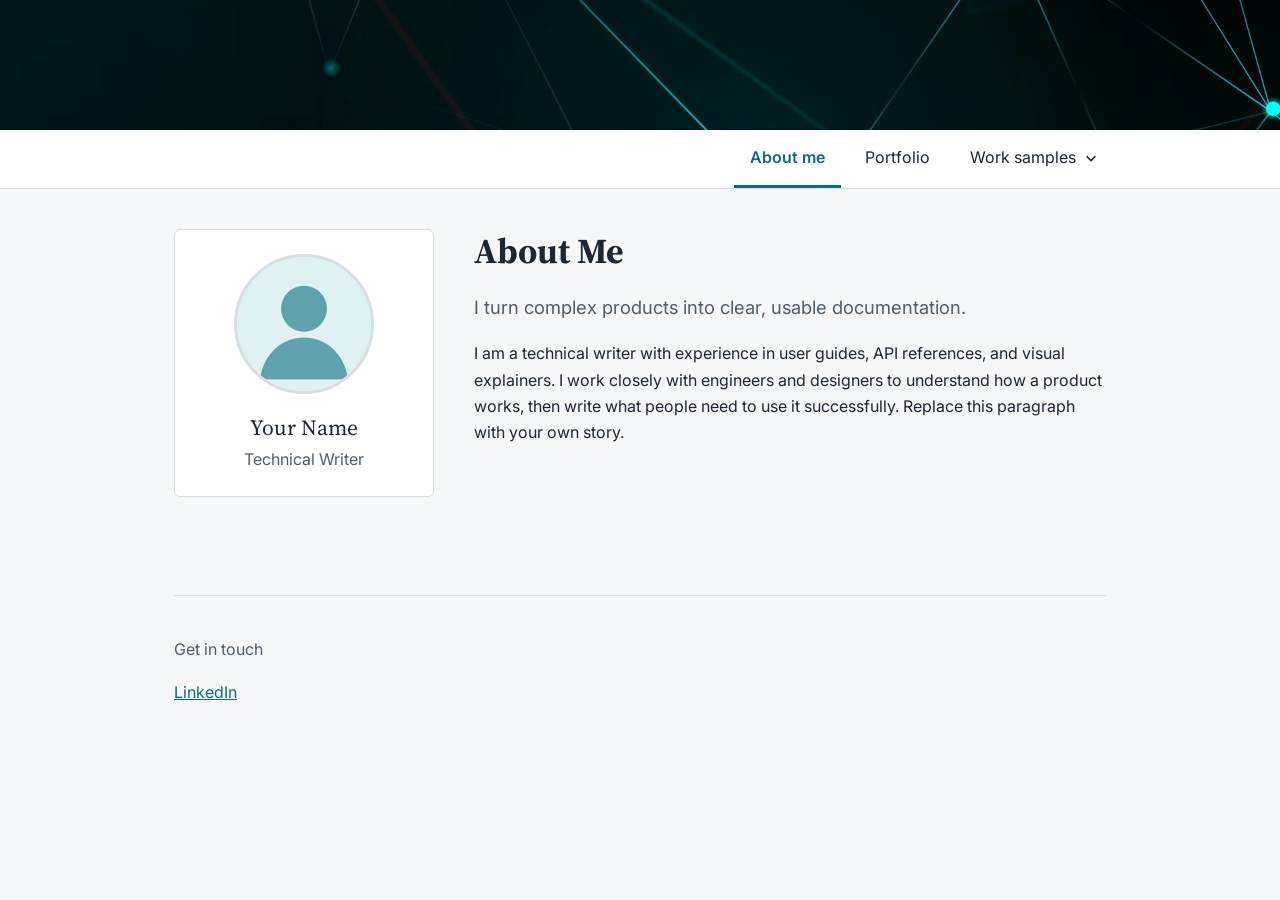
==== index.html @ 59970286 "Added initial set of template files." ====
<!DOCTYPE html>
<html lang="en">
<head>
<meta charset="UTF-8">
<meta name="viewport" content="width=device-width, initial-scale=1">
<title>About Me | Your Name</title>
<meta name="description" content="Portfolio of a technical writer: documentation, API reference, and infographics.">
<link rel="preconnect" href="https://fonts.googleapis.com">
<link rel="preconnect" href="https://fonts.gstatic.com" crossorigin>
<link rel="stylesheet" href="https://fonts.googleapis.com/css2?family=Inter:wght@400;500;600&family=Source+Serif+4:wght@500;600&display=swap">
<link rel="stylesheet" href="css/styles.css">
</head>
<body>
<a class="skip-link" href="#main">Skip to content</a>
<header class="banner">
<img src="images/banner.jpg" alt="Abstract network of glowing nodes and connecting lines on a dark background">
</header>
<nav class="topnav" aria-label="Main navigation"><ul class="nav-list">
<li><a href="about.html">About me</a></li>
<li><a href="portfolio.html">Portfolio</a></li>
<li class="dropdown"><button class="dropdown-toggle" type="button" aria-expanded="false" aria-controls="work-menu">Work samples
<svg class="chevron" viewBox="0 0 16 16" fill="none" stroke="currentColor" stroke-width="2" aria-hidden="true"><path d="M3 6l5 5 5-5"/></svg></button>
<ul class="dropdown-menu" id="work-menu" hidden>
<li><a href="documentation-sample.html">End-user documentation sample</a></li>
<li><a href="rest-api-documentation-sample.html">REST API documentation sample</a></li>
<li><a href="infographics-sample.html">Infographic sample</a></li>
</ul></li></ul></nav>
<div class="main">
<main class="content wide" id="main">
<div class="about-grid">
<aside class="profile" aria-label="Profile">
<svg class="avatar" viewBox="0 0 140 140" role="img" aria-label="Placeholder profile photo"><circle cx="70" cy="54" r="24" fill="#0b6e7c" opacity=".6"/><path d="M24 128c4-30 26-44 46-44s42 14 46 44z" fill="#0b6e7c" opacity=".6"/></svg>
<p class="profile-name">Your Name</p>
<p class="profile-role">Technical Writer</p>
</aside>
<section class="about-main" aria-labelledby="about-heading">
<h1 id="about-heading">About Me</h1>
<p class="lead">I turn complex products into clear, usable documentation.</p>
<p>I am a technical writer with experience in user guides, API references, and visual explainers. I work closely with engineers and designers to understand how a product works, then write what people need to use it successfully. Replace this paragraph with your own story.</p>
</section>
</div>
</main>
<footer class="site-footer"><p>Get in touch</p><ul>
<li><a href="https://www.linkedin.com/in/your-profile" rel="noopener">LinkedIn</a></li>
</ul></footer>
</div>
<script src="js/main.js"></script>
</body>
</html>
---- css/styles.css ----
/* ===== Design tokens ===== */
:root{
  --bg:#f6f7f9; --surface:#ffffff; --text:#1c2733; --muted:#4f5d6b; --border:#d9dee4;
  --side-bg:#12263a; --side-text:#dbe5ee; --side-muted:#9fb3c6; --side-active:#ffffff; --side-active-bg:#1f3d5a;
  --accent:#0b6e7c; --accent-soft:#dff1f3; --warn:#8a5a00; --warn-bg:#fff4d6; --note-bg:#e4f1f6;
  --code-bg:#101c2a; --code-text:#e6edf3;
  --sp-1:.25rem; --sp-2:.5rem; --sp-3:1rem; --sp-4:1.5rem; --sp-5:2.5rem; --sp-6:4rem;
  --radius:6px; --side-w:260px;
  --font-body:Inter,system-ui,-apple-system,"Segoe UI",Roboto,Helvetica,Arial,sans-serif;
  --font-head:"Source Serif 4",Georgia,"Times New Roman",serif;
  --font-mono:ui-monospace,SFMono-Regular,Menlo,Consolas,monospace;
}
@media (prefers-color-scheme:dark){
  :root:not([data-theme="light"]){
    --bg:#0e1620; --surface:#16212d; --text:#e6edf3; --muted:#a8b6c4; --border:#2b3a4a;
    --side-bg:#0a121b; --side-active-bg:#1b2f44; --accent:#5cc4d2; --accent-soft:#17323a;
    --warn:#f2c14e; --warn-bg:#33290f; --note-bg:#14303c; --code-bg:#0a121b;
  }
}
:root[data-theme="dark"]{
  --bg:#0e1620; --surface:#16212d; --text:#e6edf3; --muted:#a8b6c4; --border:#2b3a4a;
  --side-bg:#0a121b; --side-active-bg:#1b2f44; --accent:#5cc4d2; --accent-soft:#17323a;
  --warn:#f2c14e; --warn-bg:#33290f; --note-bg:#14303c; --code-bg:#0a121b;
}

/* ===== Base ===== */
*,*::before,*::after{box-sizing:border-box}
html{scroll-behavior:smooth}
body{margin:0;background:var(--bg);color:var(--text);font-family:var(--font-body);line-height:1.65;font-size:1rem}
h1,h2,h3{font-family:var(--font-head);line-height:1.25;margin:var(--sp-5) 0 var(--sp-3)}
h1{font-size:2.2rem;margin-top:0} h2{font-size:1.5rem} h3{font-size:1.15rem}
p,ul,ol{max-width:70ch} a{color:var(--accent)}
:focus-visible{outline:3px solid var(--accent);outline-offset:2px;border-radius:3px}
.skip-link{position:absolute;left:-999px;top:0;background:var(--accent);color:#fff;padding:var(--sp-2) var(--sp-3);z-index:100}
.skip-link:focus{left:var(--sp-2);top:var(--sp-2)}

/* ===== Banner and top navigation ===== */
.banner{position:relative;height:130px;background:#000;overflow:hidden}
.banner img{display:block;width:100%;height:100%;object-fit:cover;object-position:50% 38%}
.topnav{background:var(--surface);border-bottom:1px solid var(--border);position:relative;z-index:30}
.nav-list{list-style:none;margin:0 auto;padding:0 var(--sp-3);max-width:980px;display:flex;justify-content:flex-end;gap:var(--sp-2);flex-wrap:wrap}
.nav-list>li{position:relative}
.nav-list a,.dropdown-toggle{display:flex;align-items:center;gap:var(--sp-2);padding:.9rem var(--sp-3);color:var(--text);text-decoration:none;
  background:none;border:0;font:inherit;cursor:pointer;border-bottom:3px solid transparent}
.nav-list a:hover,.dropdown-toggle:hover{color:var(--accent)}
.nav-list a.active,.dropdown-toggle.active{color:var(--accent);font-weight:600;border-bottom-color:var(--accent)}
.chevron{width:14px;height:14px;transition:transform .2s ease}
.dropdown-toggle[aria-expanded="true"] .chevron{transform:rotate(180deg)}
.dropdown-menu{position:absolute;right:0;top:100%;min-width:290px;list-style:none;margin:0;padding:var(--sp-2) 0;background:var(--surface);
  border:1px solid var(--border);border-radius:var(--radius);box-shadow:0 8px 24px rgba(0,0,0,.18)}
.dropdown-menu[hidden]{display:none}
.dropdown-menu a{border-bottom:0;padding:.65rem var(--sp-3)}
.dropdown-menu a.active{background:var(--accent-soft)}

/* ===== Main ===== */
.main{max-width:980px;margin:0 auto;padding:var(--sp-5) var(--sp-4) 0;min-height:60vh;display:flex;flex-direction:column}
.content{max-width:860px;width:100%;flex:1}
.content.wide{max-width:none}
.about-grid{display:grid;grid-template-columns:260px 1fr;gap:var(--sp-5);align-items:start}
.profile{background:var(--surface);border:1px solid var(--border);border-radius:var(--radius);padding:var(--sp-4);text-align:center}
.profile .avatar{margin:0 auto var(--sp-3)}
.profile-name{font-family:var(--font-head);font-size:1.35rem;margin:0}
.profile-role{margin:var(--sp-1) 0 var(--sp-3);color:var(--muted)}
.profile p:last-child{margin:0}
.about-main>h1{margin-top:0}
.lead{font-size:1.15rem;color:var(--muted)}
.meta-row{display:flex;flex-wrap:wrap;gap:var(--sp-2);padding:0;list-style:none;margin:var(--sp-3) 0}
.chip{background:var(--accent-soft);color:var(--accent);padding:.2rem .7rem;border-radius:999px;font-size:.88rem;font-weight:500}
.avatar{width:140px;height:140px;border-radius:50%;background:var(--accent-soft);display:block;margin-bottom:var(--sp-4);border:3px solid var(--border)}
.panel{background:var(--surface);border:1px solid var(--border);border-radius:var(--radius);padding:var(--sp-4);margin:var(--sp-4) 0}
.panel>h2:first-child,.panel>h3:first-child{margin-top:0}
.site-footer{border-top:1px solid var(--border);margin-top:var(--sp-6);padding:var(--sp-4) 0;color:var(--muted)}
.site-footer ul{list-style:none;display:flex;flex-wrap:wrap;gap:var(--sp-4);padding:0;margin:var(--sp-2) 0 0}

/* ===== Doc components ===== */
.steps{padding-left:1.4rem}.steps li{margin-bottom:var(--sp-3)}
.callout{padding:var(--sp-3) var(--sp-4);border-radius:var(--radius);margin:var(--sp-3) 0;border-left:4px solid var(--accent);background:var(--note-bg);max-width:70ch}
.callout.warning{border-color:var(--warn);background:var(--warn-bg)}
.callout strong{display:block}
pre{background:var(--code-bg);color:var(--code-text);padding:var(--sp-3);border-radius:var(--radius);overflow-x:auto;font-size:.88rem;line-height:1.5}
code{font-family:var(--font-mono);font-size:.9em}
p code,td code,li code{background:var(--accent-soft);color:var(--accent);padding:.1rem .35rem;border-radius:4px}
.table-wrap{overflow-x:auto;margin:var(--sp-3) 0}
table{border-collapse:collapse;width:100%;min-width:480px;background:var(--surface)}
th,td{border:1px solid var(--border);padding:.55rem .8rem;text-align:left;vertical-align:top}
th{background:var(--accent-soft)}
.endpoint{display:flex;align-items:center;gap:var(--sp-3);flex-wrap:wrap;background:var(--surface);border:1px solid var(--border);border-radius:var(--radius);padding:var(--sp-3)}
.badge{font-family:var(--font-mono);font-weight:700;font-size:.85rem;padding:.25rem .65rem;border-radius:4px;color:#fff}
.badge.get{background:#1b6e3a}.badge.post{background:#8a4b00}

/* ===== Infographics ===== */
.grid{display:grid;grid-template-columns:repeat(auto-fill,minmax(240px,1fr));gap:var(--sp-4);padding:0;list-style:none;max-width:none}
.thumb{display:block;width:100%;padding:0;border:1px solid var(--border);border-radius:var(--radius);overflow:hidden;cursor:zoom-in;background:var(--surface)}
.thumb svg{display:block;width:100%;height:auto}
figcaption{padding:var(--sp-2) 0;color:var(--muted);font-size:.92rem}
figure{margin:0}
.lightbox{position:fixed;inset:0;background:rgba(5,10,16,.88);display:flex;flex-direction:column;align-items:center;justify-content:center;
  padding:var(--sp-4);z-index:200;cursor:zoom-out}
.lightbox svg{max-width:min(90vw,820px);max-height:75vh;width:100%;height:auto;border-radius:var(--radius)}
.lightbox p{color:#fff;margin-top:var(--sp-3)}
.lightbox-close{position:absolute;top:var(--sp-3);right:var(--sp-3);background:#fff;color:#000;border:0;border-radius:50%;width:44px;height:44px;font-size:1.5rem;cursor:pointer}

/* ===== Responsive ===== */
@media (max-width:767px){
  .banner{height:170px}  .dropdown-menu{min-width:240px}
  .main{padding:var(--sp-4) var(--sp-3) 0}
  h1{font-size:1.8rem}
}
@media (prefers-reduced-motion:reduce){*{transition:none!important;scroll-behavior:auto!important}}
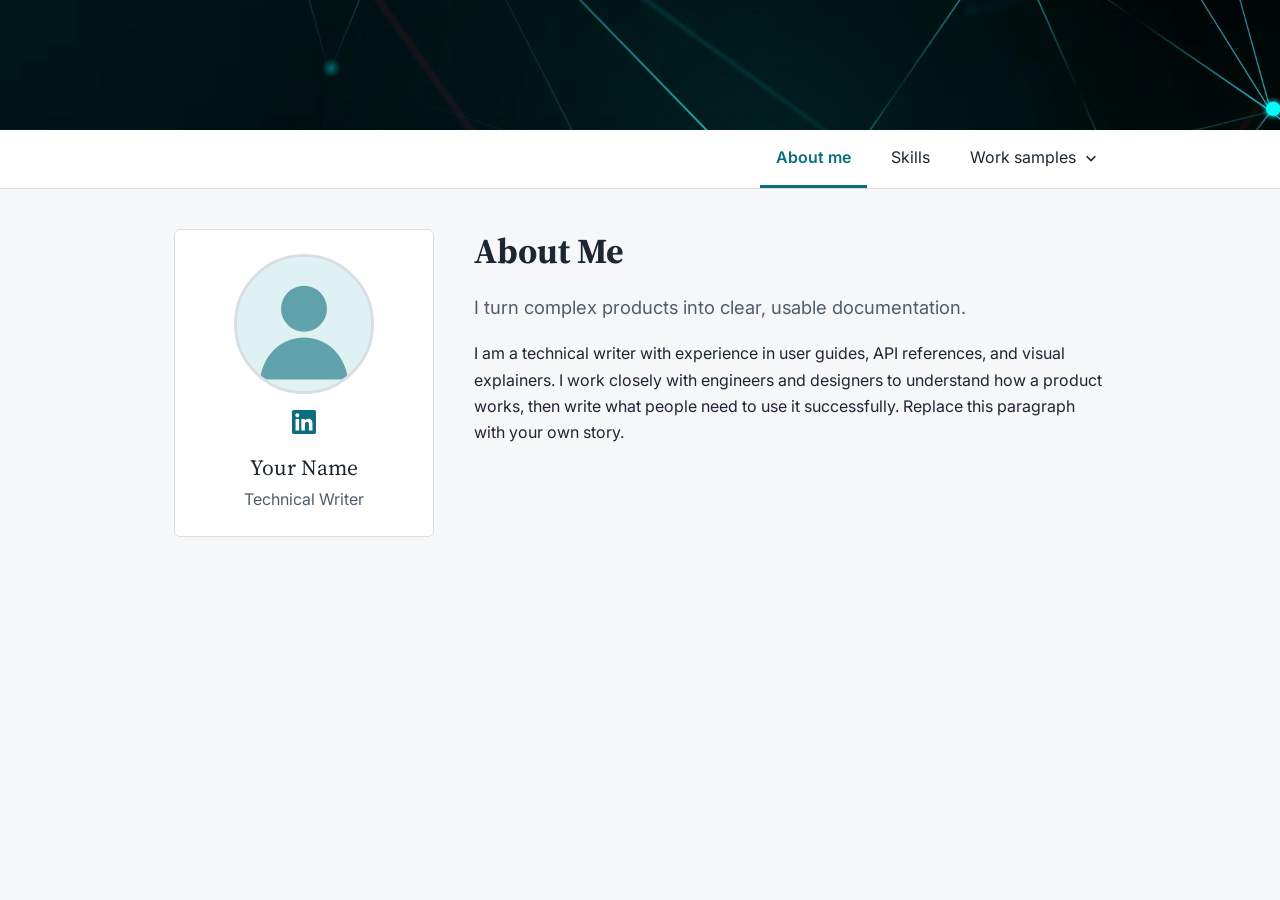
==== commit 1d369e59: "Renamed the Portfolio tab to Skills. Added the LinkedIn icon." ====
--- a/index.html
+++ b/index.html
@@ -17,7 +17,7 @@
 </header>
 <nav class="topnav" aria-label="Main navigation"><ul class="nav-list">
 <li><a href="about.html">About me</a></li>
-<li><a href="portfolio.html">Portfolio</a></li>
+<li><a href="skills.html">Skills</a></li>
 <li class="dropdown"><button class="dropdown-toggle" type="button" aria-expanded="false" aria-controls="work-menu">Work samples
 <svg class="chevron" viewBox="0 0 16 16" fill="none" stroke="currentColor" stroke-width="2" aria-hidden="true"><path d="M3 6l5 5 5-5"/></svg></button>
 <ul class="dropdown-menu" id="work-menu" hidden>
@@ -30,6 +30,7 @@
 <div class="about-grid">
 <aside class="profile" aria-label="Profile">
 <svg class="avatar" viewBox="0 0 140 140" role="img" aria-label="Placeholder profile photo"><circle cx="70" cy="54" r="24" fill="#0b6e7c" opacity=".6"/><path d="M24 128c4-30 26-44 46-44s42 14 46 44z" fill="#0b6e7c" opacity=".6"/></svg>
+<a class="social" href="https://www.linkedin.com/in/your-profile" rel="noopener" aria-label="LinkedIn profile"><svg viewBox="0 0 24 24" width="24" height="24" fill="currentColor" aria-hidden="true"><path d="M20.447 20.452h-3.554v-5.569c0-1.328-.027-3.037-1.852-3.037-1.853 0-2.136 1.445-2.136 2.939v5.667H9.351V9h3.414v1.561h.046c.477-.9 1.637-1.85 3.37-1.85 3.601 0 4.267 2.37 4.267 5.455v6.286zM5.337 7.433a2.062 2.062 0 01-2.063-2.065 2.064 2.064 0 112.063 2.065zm1.782 13.019H3.555V9h3.564v11.452zM22.225 0H1.771C.792 0 0 .774 0 1.729v20.542C0 23.227.792 24 1.771 24h20.451C23.2 24 24 23.227 24 22.271V1.729C24 .774 23.2 0 22.222 0h.003z"/></svg></a>
 <p class="profile-name">Your Name</p>
 <p class="profile-role">Technical Writer</p>
 </aside>
@@ -40,9 +41,6 @@
 </section>
 </div>
 </main>
-<footer class="site-footer"><p>Get in touch</p><ul>
-<li><a href="https://www.linkedin.com/in/your-profile" rel="noopener">LinkedIn</a></li>
-</ul></footer>
 </div>
 <script src="js/main.js"></script>
 </body>
--- a/css/styles.css
+++ b/css/styles.css
@@ -59,6 +59,8 @@
 .about-grid{display:grid;grid-template-columns:260px 1fr;gap:var(--sp-5);align-items:start}
 .profile{background:var(--surface);border:1px solid var(--border);border-radius:var(--radius);padding:var(--sp-4);text-align:center}
 .profile .avatar{margin:0 auto var(--sp-3)}
+.social{display:inline-flex;color:var(--accent);margin-bottom:var(--sp-3);border-radius:4px}
+.social:hover{opacity:.8}
 .profile-name{font-family:var(--font-head);font-size:1.35rem;margin:0}
 .profile-role{margin:var(--sp-1) 0 var(--sp-3);color:var(--muted)}
 .profile p:last-child{margin:0}
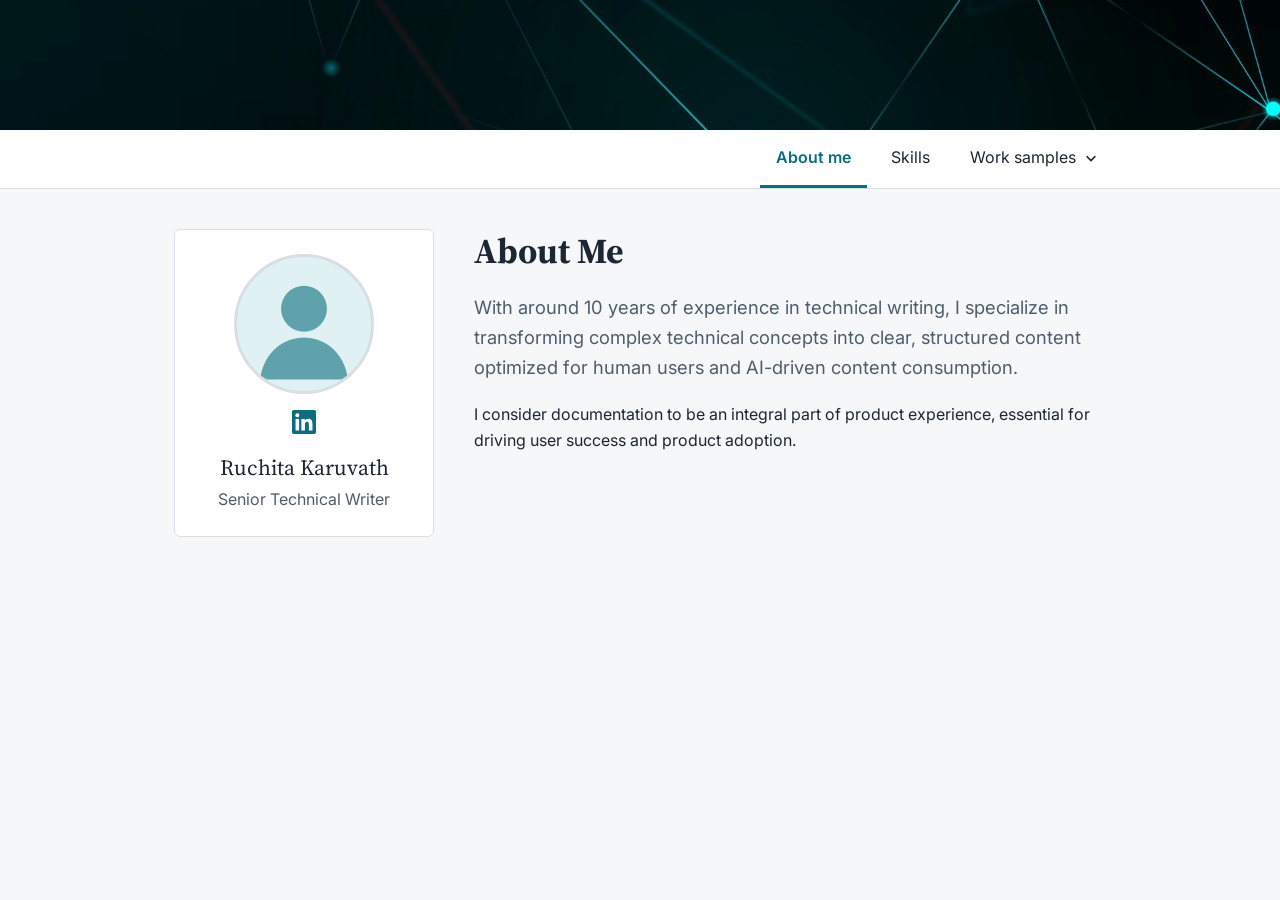
==== commit c1fe927f: "Updated the About Me and Skills sections with initial information." ====
--- a/index.html
+++ b/index.html
@@ -31,13 +31,13 @@
 <aside class="profile" aria-label="Profile">
 <svg class="avatar" viewBox="0 0 140 140" role="img" aria-label="Placeholder profile photo"><circle cx="70" cy="54" r="24" fill="#0b6e7c" opacity=".6"/><path d="M24 128c4-30 26-44 46-44s42 14 46 44z" fill="#0b6e7c" opacity=".6"/></svg>
 <a class="social" href="https://www.linkedin.com/in/your-profile" rel="noopener" aria-label="LinkedIn profile"><svg viewBox="0 0 24 24" width="24" height="24" fill="currentColor" aria-hidden="true"><path d="M20.447 20.452h-3.554v-5.569c0-1.328-.027-3.037-1.852-3.037-1.853 0-2.136 1.445-2.136 2.939v5.667H9.351V9h3.414v1.561h.046c.477-.9 1.637-1.85 3.37-1.85 3.601 0 4.267 2.37 4.267 5.455v6.286zM5.337 7.433a2.062 2.062 0 01-2.063-2.065 2.064 2.064 0 112.063 2.065zm1.782 13.019H3.555V9h3.564v11.452zM22.225 0H1.771C.792 0 0 .774 0 1.729v20.542C0 23.227.792 24 1.771 24h20.451C23.2 24 24 23.227 24 22.271V1.729C24 .774 23.2 0 22.222 0h.003z"/></svg></a>
-<p class="profile-name">Your Name</p>
-<p class="profile-role">Technical Writer</p>
+<p class="profile-name">Ruchita Karuvath</p>
+<p class="profile-role">Senior Technical Writer</p>
 </aside>
 <section class="about-main" aria-labelledby="about-heading">
 <h1 id="about-heading">About Me</h1>
-<p class="lead">I turn complex products into clear, usable documentation.</p>
-<p>I am a technical writer with experience in user guides, API references, and visual explainers. I work closely with engineers and designers to understand how a product works, then write what people need to use it successfully. Replace this paragraph with your own story.</p>
+<p class="lead">With around 10 years of experience in technical writing, I specialize in transforming complex technical concepts into clear, structured content optimized for human users and AI-driven content consumption.</p>
+<p>I consider documentation to be an integral part of product experience, essential for driving user success and product adoption.</p>
 </section>
 </div>
 </main>
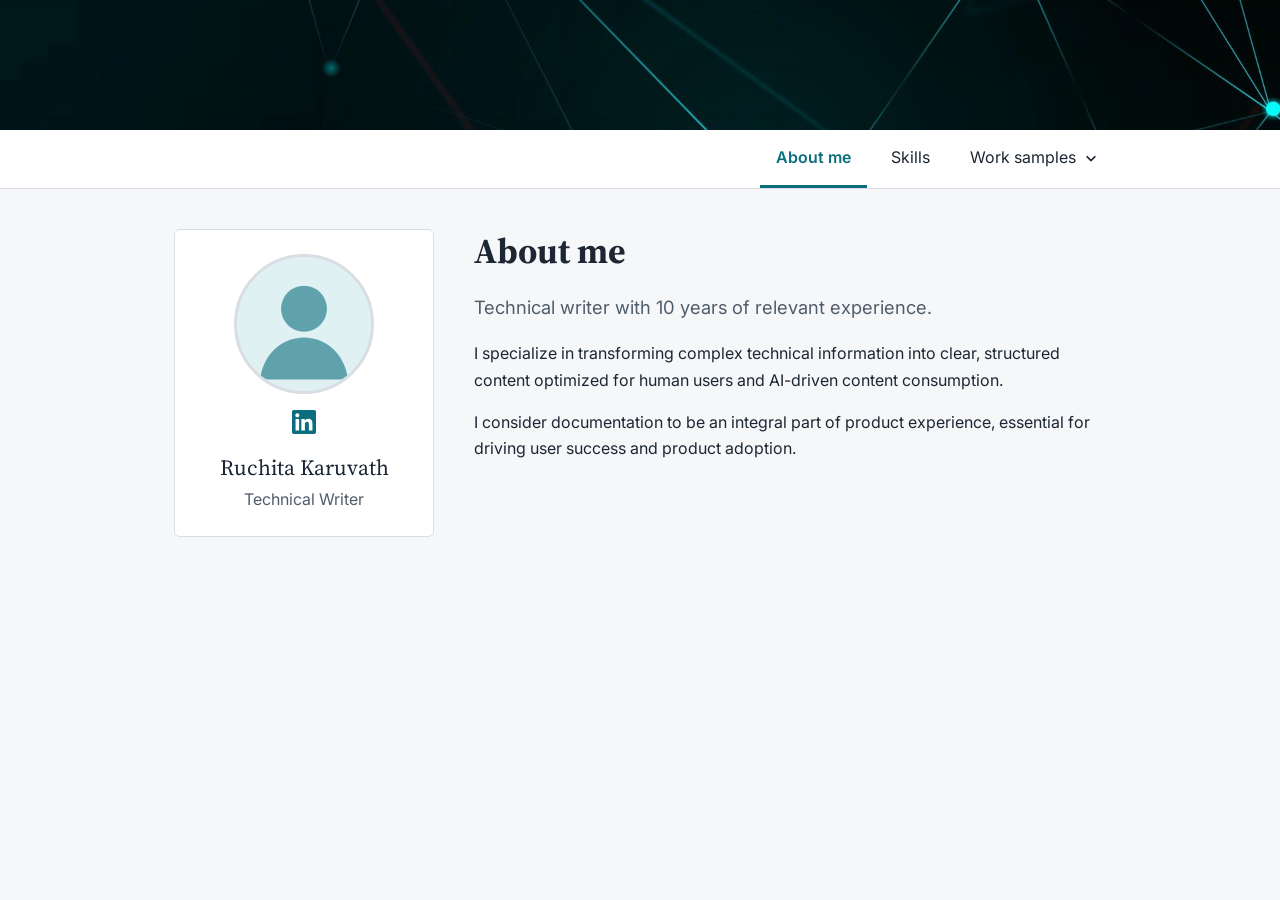
==== commit c477f8c0: "Added initial content to the About me, Skills, and End-user documentation pages." ====
--- a/index.html
+++ b/index.html
@@ -32,12 +32,12 @@
 <svg class="avatar" viewBox="0 0 140 140" role="img" aria-label="Placeholder profile photo"><circle cx="70" cy="54" r="24" fill="#0b6e7c" opacity=".6"/><path d="M24 128c4-30 26-44 46-44s42 14 46 44z" fill="#0b6e7c" opacity=".6"/></svg>
 <a class="social" href="https://www.linkedin.com/in/your-profile" rel="noopener" aria-label="LinkedIn profile"><svg viewBox="0 0 24 24" width="24" height="24" fill="currentColor" aria-hidden="true"><path d="M20.447 20.452h-3.554v-5.569c0-1.328-.027-3.037-1.852-3.037-1.853 0-2.136 1.445-2.136 2.939v5.667H9.351V9h3.414v1.561h.046c.477-.9 1.637-1.85 3.37-1.85 3.601 0 4.267 2.37 4.267 5.455v6.286zM5.337 7.433a2.062 2.062 0 01-2.063-2.065 2.064 2.064 0 112.063 2.065zm1.782 13.019H3.555V9h3.564v11.452zM22.225 0H1.771C.792 0 0 .774 0 1.729v20.542C0 23.227.792 24 1.771 24h20.451C23.2 24 24 23.227 24 22.271V1.729C24 .774 23.2 0 22.222 0h.003z"/></svg></a>
 <p class="profile-name">Ruchita Karuvath</p>
-<p class="profile-role">Senior Technical Writer</p>
+<p class="profile-role">Technical Writer</p>
 </aside>
 <section class="about-main" aria-labelledby="about-heading">
-<h1 id="about-heading">About Me</h1>
-<p class="lead">With around 10 years of experience in technical writing, I specialize in transforming complex technical concepts into clear, structured content optimized for human users and AI-driven content consumption.</p>
-<p>I consider documentation to be an integral part of product experience, essential for driving user success and product adoption.</p>
+<h1 id="about-heading">About me</h1>
+<p class="lead">Technical writer with 10 years of relevant experience.</p>
+<p>I specialize in transforming complex technical information into clear, structured content optimized for human users and AI-driven content consumption.</p><p>I consider documentation to be an integral part of product experience, essential for driving user success and product adoption.</p>
 </section>
 </div>
 </main>
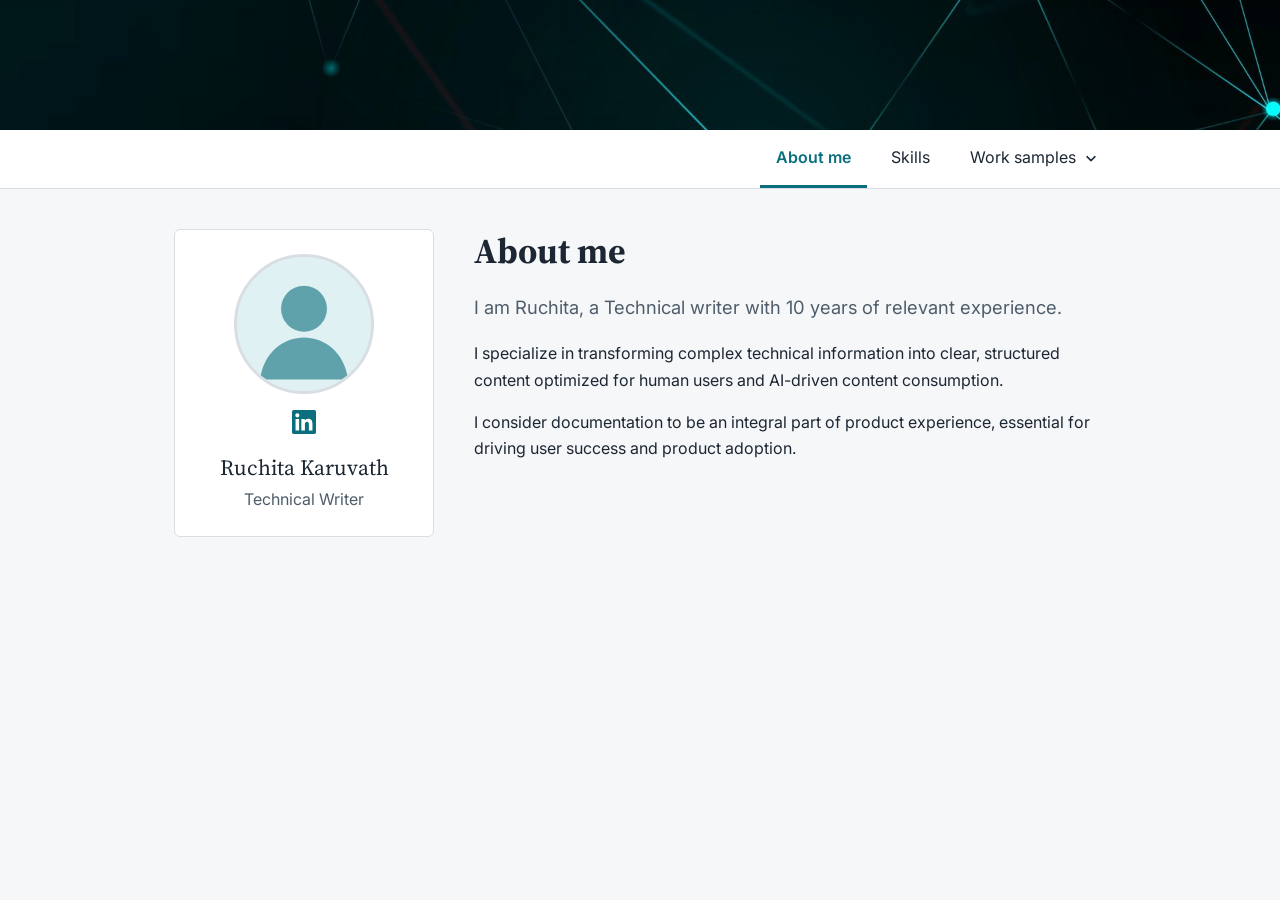
==== commit 7cc779e7: "Updated the About me section. Added the Show change request content." ====
--- a/index.html
+++ b/index.html
@@ -36,8 +36,9 @@
 </aside>
 <section class="about-main" aria-labelledby="about-heading">
 <h1 id="about-heading">About me</h1>
-<p class="lead">Technical writer with 10 years of relevant experience.</p>
-<p>I specialize in transforming complex technical information into clear, structured content optimized for human users and AI-driven content consumption.</p><p>I consider documentation to be an integral part of product experience, essential for driving user success and product adoption.</p>
+<p class="lead">I am Ruchita, a Technical writer with 10 years of relevant experience.</p>
+<p>I specialize in transforming complex technical information into clear, structured content optimized for human users and AI-driven content consumption.</p>
+<p>I consider documentation to be an integral part of product experience, essential for driving user success and product adoption.</p>
 </section>
 </div>
 </main>
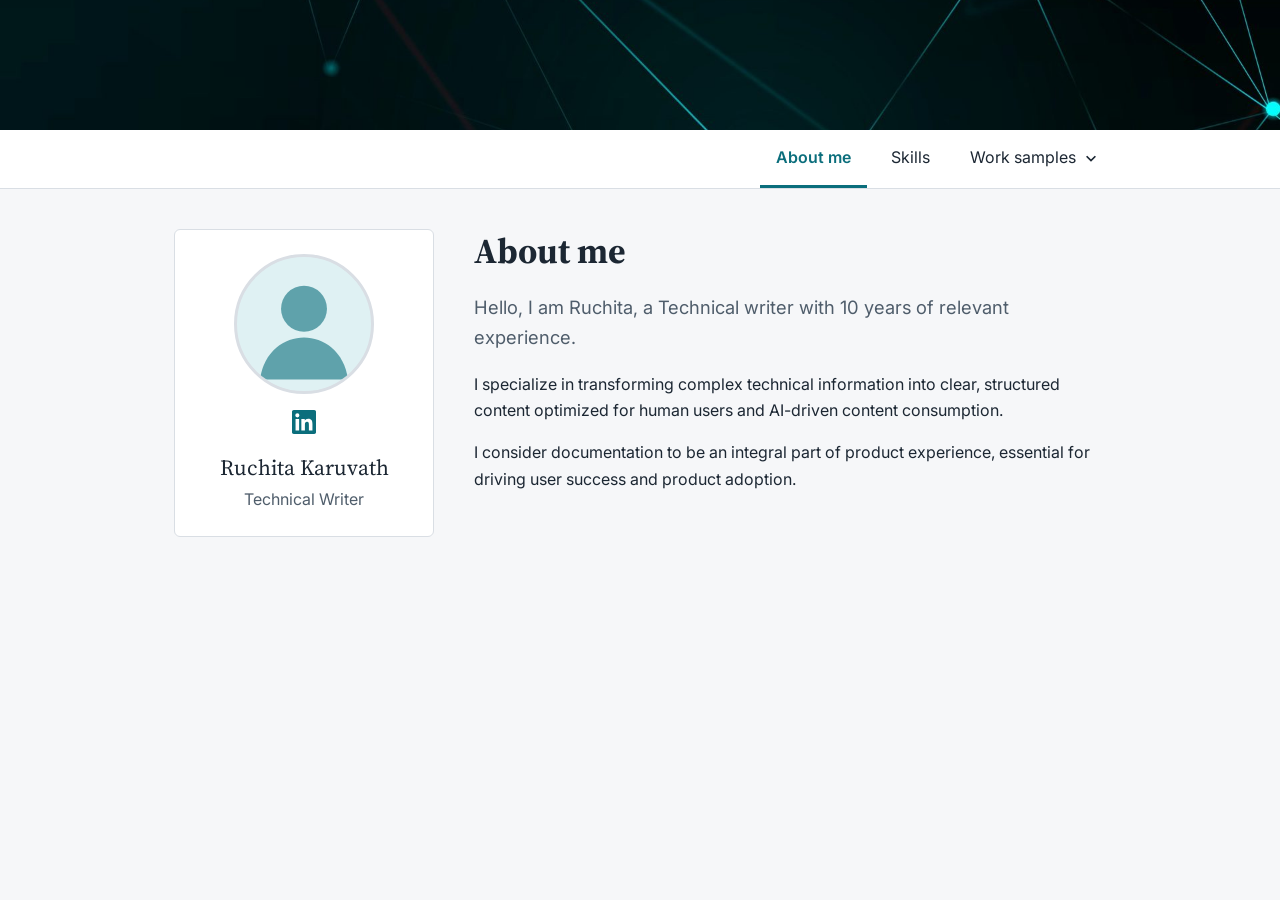
==== commit c0ea3055: "Updated the About, Index, infographics, REST API, skills, and CSS files." ====
--- a/index.html
+++ b/index.html
@@ -30,13 +30,13 @@
 <div class="about-grid">
 <aside class="profile" aria-label="Profile">
 <svg class="avatar" viewBox="0 0 140 140" role="img" aria-label="Placeholder profile photo"><circle cx="70" cy="54" r="24" fill="#0b6e7c" opacity=".6"/><path d="M24 128c4-30 26-44 46-44s42 14 46 44z" fill="#0b6e7c" opacity=".6"/></svg>
-<a class="social" href="https://www.linkedin.com/in/your-profile" rel="noopener" aria-label="LinkedIn profile"><svg viewBox="0 0 24 24" width="24" height="24" fill="currentColor" aria-hidden="true"><path d="M20.447 20.452h-3.554v-5.569c0-1.328-.027-3.037-1.852-3.037-1.853 0-2.136 1.445-2.136 2.939v5.667H9.351V9h3.414v1.561h.046c.477-.9 1.637-1.85 3.37-1.85 3.601 0 4.267 2.37 4.267 5.455v6.286zM5.337 7.433a2.062 2.062 0 01-2.063-2.065 2.064 2.064 0 112.063 2.065zm1.782 13.019H3.555V9h3.564v11.452zM22.225 0H1.771C.792 0 0 .774 0 1.729v20.542C0 23.227.792 24 1.771 24h20.451C23.2 24 24 23.227 24 22.271V1.729C24 .774 23.2 0 22.222 0h.003z"/></svg></a>
+<a class="social" href="https://www.linkedin.com/in/ruchita-karuvath-ba43861a" rel="noopener" aria-label="LinkedIn profile"><svg viewBox="0 0 24 24" width="24" height="24" fill="currentColor" aria-hidden="true"><path d="M20.447 20.452h-3.554v-5.569c0-1.328-.027-3.037-1.852-3.037-1.853 0-2.136 1.445-2.136 2.939v5.667H9.351V9h3.414v1.561h.046c.477-.9 1.637-1.85 3.37-1.85 3.601 0 4.267 2.37 4.267 5.455v6.286zM5.337 7.433a2.062 2.062 0 01-2.063-2.065 2.064 2.064 0 112.063 2.065zm1.782 13.019H3.555V9h3.564v11.452zM22.225 0H1.771C.792 0 0 .774 0 1.729v20.542C0 23.227.792 24 1.771 24h20.451C23.2 24 24 23.227 24 22.271V1.729C24 .774 23.2 0 22.222 0h.003z"/></svg></a>
 <p class="profile-name">Ruchita Karuvath</p>
 <p class="profile-role">Technical Writer</p>
 </aside>
 <section class="about-main" aria-labelledby="about-heading">
 <h1 id="about-heading">About me</h1>
-<p class="lead">I am Ruchita, a Technical writer with 10 years of relevant experience.</p>
+<p class="lead">Hello, I am Ruchita, a Technical writer with 10 years of relevant experience.</p>
 <p>I specialize in transforming complex technical information into clear, structured content optimized for human users and AI-driven content consumption.</p>
 <p>I consider documentation to be an integral part of product experience, essential for driving user success and product adoption.</p>
 </section>
--- a/css/styles.css
+++ b/css/styles.css
@@ -87,18 +87,19 @@
 th,td{border:1px solid var(--border);padding:.55rem .8rem;text-align:left;vertical-align:top}
 th{background:var(--accent-soft)}
 .endpoint{display:flex;align-items:center;gap:var(--sp-3);flex-wrap:wrap;background:var(--surface);border:1px solid var(--border);border-radius:var(--radius);padding:var(--sp-3)}
+.endpoint p { flex-basis: 100%; margin: 0; }
 .badge{font-family:var(--font-mono);font-weight:700;font-size:.85rem;padding:.25rem .65rem;border-radius:4px;color:#fff}
 .badge.get{background:#1b6e3a}.badge.post{background:#8a4b00}
 
 /* ===== Infographics ===== */
 .grid{display:grid;grid-template-columns:repeat(auto-fill,minmax(240px,1fr));gap:var(--sp-4);padding:0;list-style:none;max-width:none}
 .thumb{display:block;width:100%;padding:0;border:1px solid var(--border);border-radius:var(--radius);overflow:hidden;cursor:zoom-in;background:var(--surface)}
-.thumb svg{display:block;width:100%;height:auto}
+.thumb img{display:block;width:100%;height:auto}
 figcaption{padding:var(--sp-2) 0;color:var(--muted);font-size:.92rem}
 figure{margin:0}
 .lightbox{position:fixed;inset:0;background:rgba(5,10,16,.88);display:flex;flex-direction:column;align-items:center;justify-content:center;
   padding:var(--sp-4);z-index:200;cursor:zoom-out}
-.lightbox svg{max-width:min(90vw,820px);max-height:75vh;width:100%;height:auto;border-radius:var(--radius)}
+.lightbox img{max-width:min(90vw,820px);max-height:75vh;width:100%;height:auto;object-fit:contain;border-radius:var(--radius)}
 .lightbox p{color:#fff;margin-top:var(--sp-3)}
 .lightbox-close{position:absolute;top:var(--sp-3);right:var(--sp-3);background:#fff;color:#000;border:0;border-radius:50%;width:44px;height:44px;font-size:1.5rem;cursor:pointer}
 
